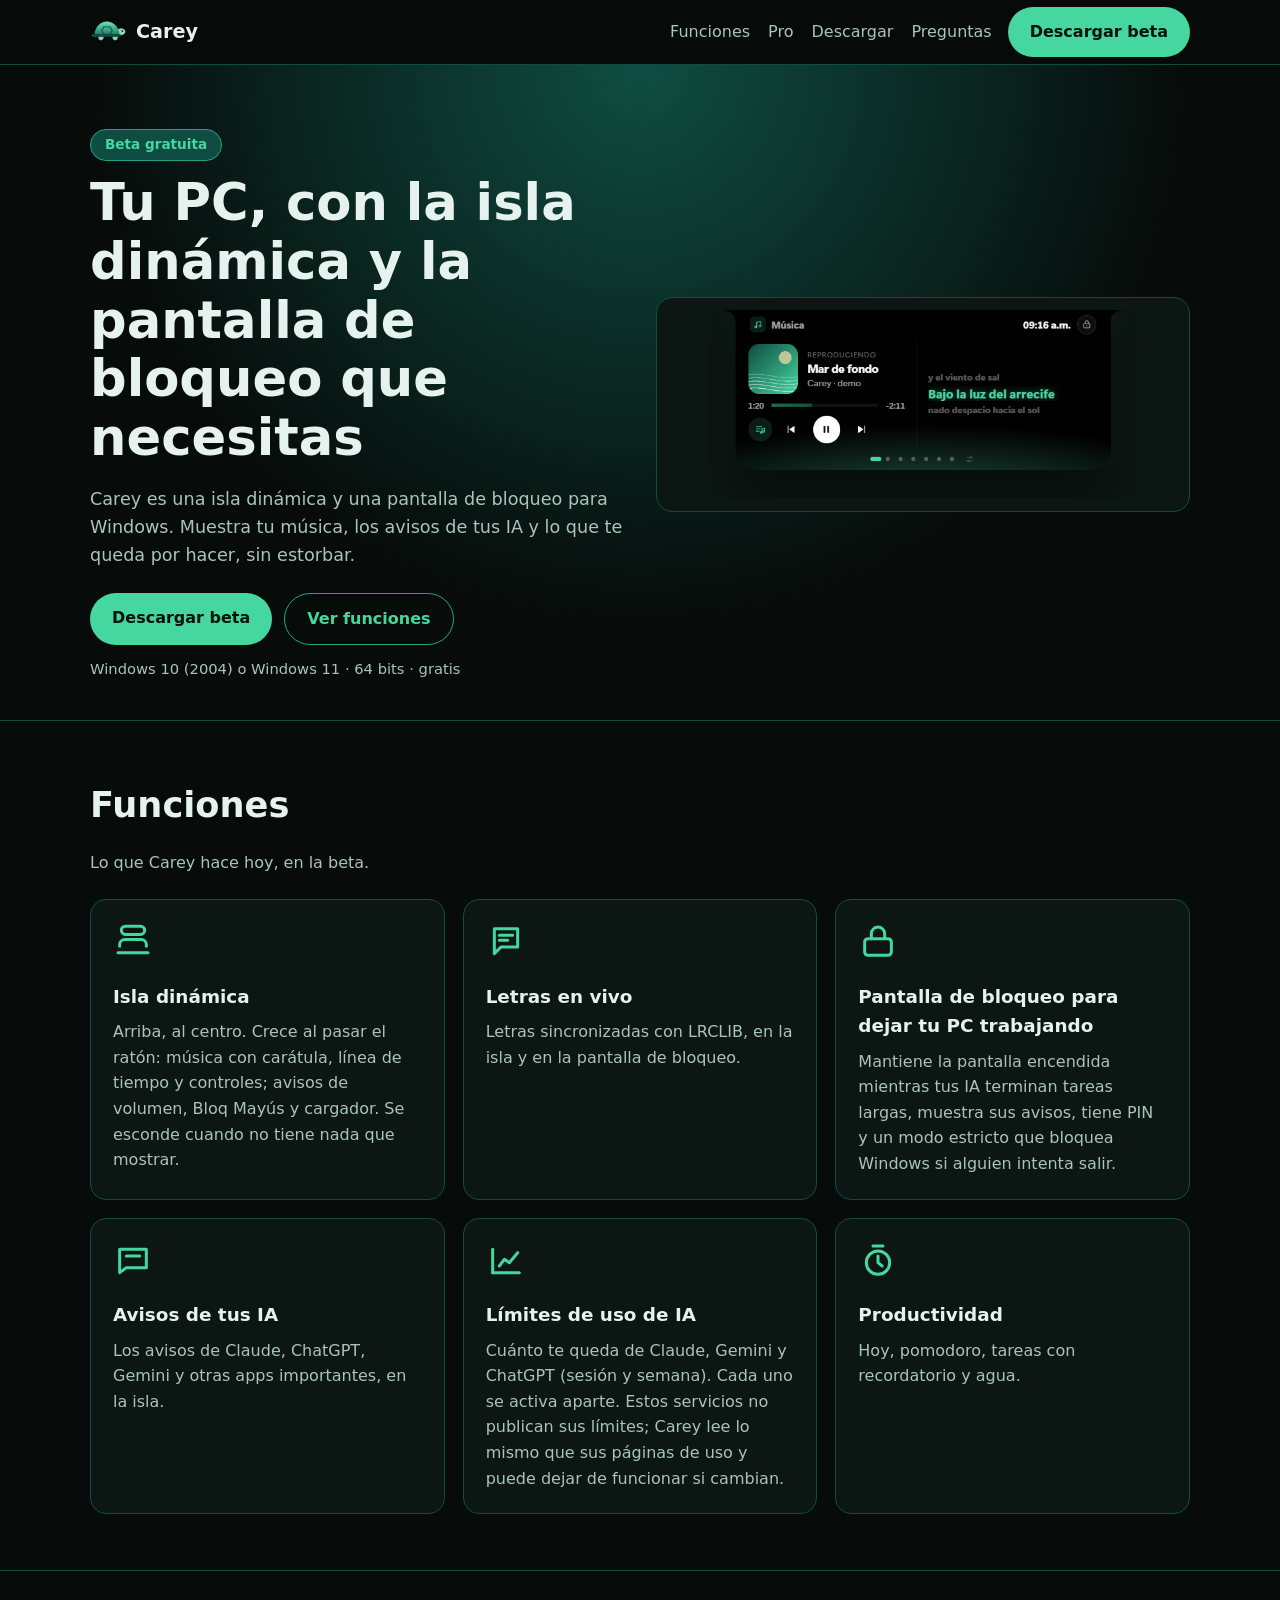
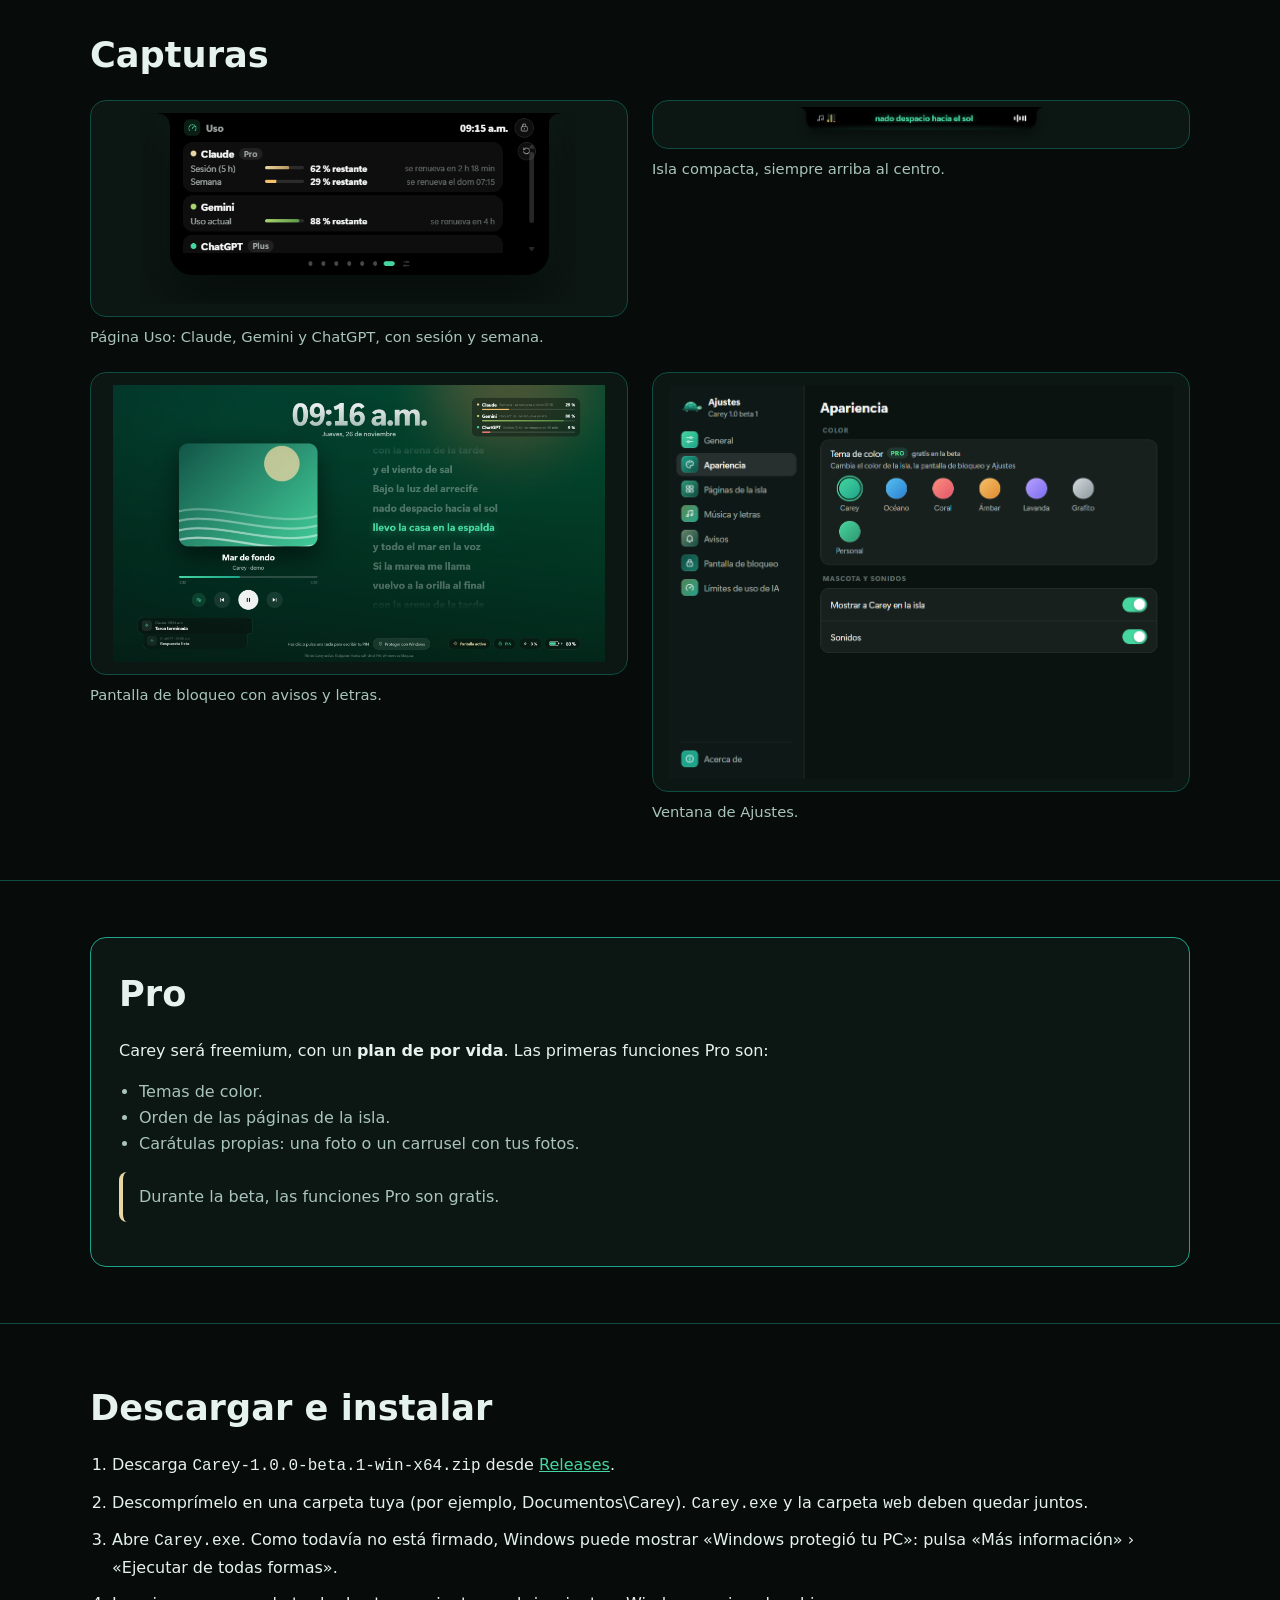
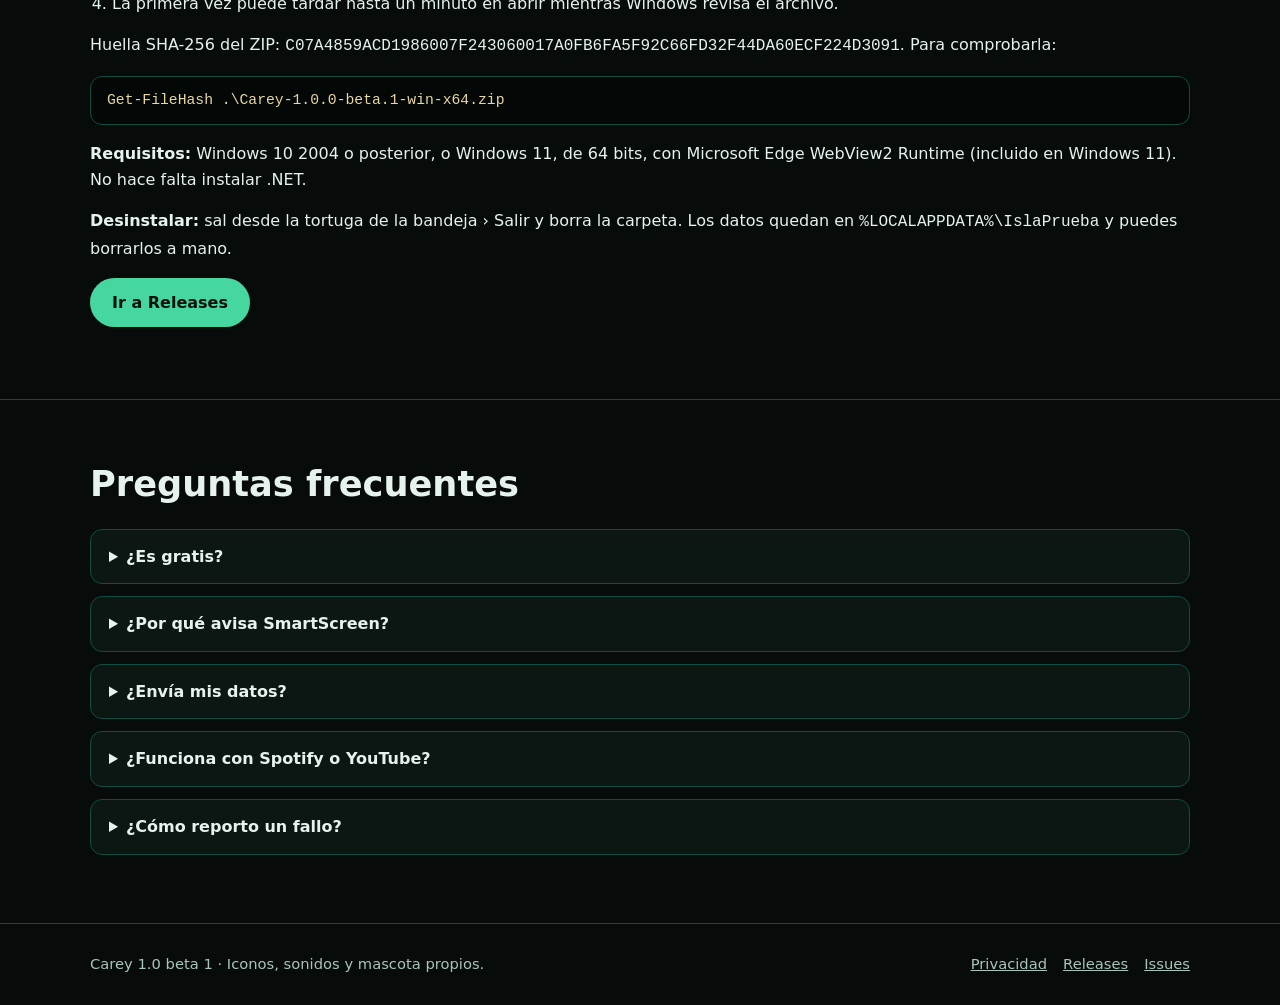
==== index.html @ 7db5bdef "Carey 1.0 beta 1: página y descargas Co-Authored-By: Claude Opus 5.5 <noreply@anthropic.com>" ====
<!DOCTYPE html>
<html lang="es">
<head>
  <meta charset="utf-8">
  <meta name="viewport" content="width=device-width, initial-scale=1">
  <title>Carey 1.0 beta 1: isla dinámica y pantalla de bloqueo para Windows</title>
  <meta name="description" content="Carey es una isla dinámica y una pantalla de bloqueo para Windows. Beta gratuita para Windows 10 (2004) o Windows 11, de 64 bits.">
  <link rel="icon" href="assets/favicon.ico">
  <link rel="stylesheet" href="estilos.css">
  <meta name="theme-color" content="#070c0a">
</head>
<body>
  <a class="salto" href="#contenido">Saltar al contenido</a>

  <header class="cabecera">
    <div class="contenedor">
      <a class="marca" href="#inicio">
        <img src="assets/carey.png" width="36" height="36" alt="Tortuga de Carey">
        <span>Carey</span>
      </a>
      <button class="menu-boton" type="button" aria-expanded="false" aria-controls="nav-principal" id="menu-boton">Menú</button>
      <nav class="nav" id="nav-principal" aria-label="Principal">
        <a href="#funciones">Funciones</a>
        <a href="#pro">Pro</a>
        <a href="#descargar">Descargar</a>
        <a href="#preguntas">Preguntas</a>
      </nav>
      <a class="boton cabecera-descarga" href="https://github.com/Cain-webg/carey/releases">Descargar beta</a>
    </div>
  </header>

  <main id="contenido">
    <section class="portada" id="inicio">
      <div class="contenedor">
        <div>
          <span class="chip">Beta gratuita</span>
          <h1>Tu PC, con la isla dinámica y la pantalla de bloqueo que necesitas</h1>
          <p class="subtitulo">Carey es una isla dinámica y una pantalla de bloqueo para Windows. Muestra tu música, los avisos de tus IA y lo que te queda por hacer, sin estorbar.</p>
          <div class="acciones">
            <a class="boton" href="https://github.com/Cain-webg/carey/releases">Descargar beta</a>
            <a class="boton secundario" href="#funciones">Ver funciones</a>
          </div>
          <p class="nota-sistema">Windows 10 (2004) o Windows 11 · 64 bits · gratis</p>
        </div>
        <figure class="marco-captura" style="margin:0">
          <img src="assets/captura-isla-musica.png" width="575" height="232" alt="Isla de Carey abierta mostrando una canción con su carátula, la línea de tiempo y los controles de música y su letra">
        </figure>
      </div>
    </section>

    <section id="funciones">
      <div class="contenedor">
        <h2>Funciones</h2>
        <p class="intro">Lo que Carey hace hoy, en la beta.</p>
        <ul class="tarjetas">
          <li class="tarjeta">
            <svg class="icono" viewBox="0 0 24 24" fill="none" stroke="currentColor" stroke-width="1.8" stroke-linecap="round" stroke-linejoin="round" aria-hidden="true"><rect x="5" y="2.5" width="14" height="5" rx="2.5"/><path d="M4 14.5v-1a3 3 0 0 1 3-3h10a3 3 0 0 1 3 3v1"/><path d="M3 18.5h18"/></svg>
            <h3>Isla dinámica</h3>
            <p>Arriba, al centro. Crece al pasar el ratón: música con carátula, línea de tiempo y controles; avisos de volumen, Bloq Mayús y cargador. Se esconde cuando no tiene nada que mostrar.</p>
          </li>
          <li class="tarjeta">
            <svg class="icono" viewBox="0 0 24 24" fill="none" stroke="currentColor" stroke-width="1.8" stroke-linecap="round" stroke-linejoin="round" aria-hidden="true"><path d="M5 4h14v11H9l-4 4z"/><path d="M8 8h8M8 11h5"/></svg>
            <h3>Letras en vivo</h3>
            <p>Letras sincronizadas con LRCLIB, en la isla y en la pantalla de bloqueo.</p>
          </li>
          <li class="tarjeta">
            <svg class="icono" viewBox="0 0 24 24" fill="none" stroke="currentColor" stroke-width="1.8" stroke-linecap="round" stroke-linejoin="round" aria-hidden="true"><rect x="4" y="10" width="16" height="10" rx="2"/><path d="M8 10V7a4 4 0 0 1 8 0v3"/></svg>
            <h3>Pantalla de bloqueo para dejar tu PC trabajando</h3>
            <p>Mantiene la pantalla encendida mientras tus IA terminan tareas largas, muestra sus avisos, tiene PIN y un modo estricto que bloquea Windows si alguien intenta salir.</p>
          </li>
          <li class="tarjeta">
            <svg class="icono" viewBox="0 0 24 24" fill="none" stroke="currentColor" stroke-width="1.8" stroke-linecap="round" stroke-linejoin="round" aria-hidden="true"><path d="M4 5h16v11H8l-4 3z"/><path d="M8 9h8"/></svg>
            <h3>Avisos de tus IA</h3>
            <p>Los avisos de Claude, ChatGPT, Gemini y otras apps importantes, en la isla.</p>
          </li>
          <li class="tarjeta">
            <svg class="icono" viewBox="0 0 24 24" fill="none" stroke="currentColor" stroke-width="1.8" stroke-linecap="round" stroke-linejoin="round" aria-hidden="true"><path d="M4 19V5"/><path d="M4 19h16"/><path d="M8 15l3-4 3 2 5-6"/></svg>
            <h3>Límites de uso de IA</h3>
            <p>Cuánto te queda de Claude, Gemini y ChatGPT (sesión y semana). Cada uno se activa aparte. Estos servicios no publican sus límites; Carey lee lo mismo que sus páginas de uso y puede dejar de funcionar si cambian.</p>
          </li>
          <li class="tarjeta">
            <svg class="icono" viewBox="0 0 24 24" fill="none" stroke="currentColor" stroke-width="1.8" stroke-linecap="round" stroke-linejoin="round" aria-hidden="true"><circle cx="12" cy="13" r="7"/><path d="M12 9v4l2.5 2"/><path d="M9 3h6"/></svg>
            <h3>Productividad</h3>
            <p>Hoy, pomodoro, tareas con recordatorio y agua.</p>
          </li>
        </ul>
      </div>
    </section>

    <section id="galeria">
      <div class="contenedor">
        <h2>Capturas</h2>
        <ul class="galeria">
          <li>
            <figure style="margin:0">
              <div class="marco-captura">
                <img src="assets/captura-isla-uso.png" width="575" height="232" alt="Página Uso de Carey con los límites de Claude, Gemini y ChatGPT">
              </div>
              <figcaption>Página Uso: Claude, Gemini y ChatGPT, con sesión y semana.</figcaption>
            </figure>
          </li>
          <li>
            <figure style="margin:0">
              <div class="marco-captura compacta">
                <img src="assets/captura-compacta.png" width="480" height="44" alt="Isla compacta de Carey">
              </div>
              <figcaption>Isla compacta, siempre arriba al centro.</figcaption>
            </figure>
          </li>
          <li>
            <figure style="margin:0">
              <div class="marco-captura bloqueo">
                <img src="assets/captura-bloqueo.png" width="1280" height="720" alt="Pantalla de bloqueo de Carey con avisos y reloj">
              </div>
              <figcaption>Pantalla de bloqueo con avisos y letras.</figcaption>
            </figure>
          </li>
          <li>
            <figure style="margin:0">
              <div class="marco-captura ajustes">
                <img src="assets/captura-ajustes.png" width="820" height="640" alt="Ventana de Ajustes de Carey">
              </div>
              <figcaption>Ventana de Ajustes.</figcaption>
            </figure>
          </li>
        </ul>
      </div>
    </section>

    <section id="pro">
      <div class="contenedor">
        <div class="pro">
          <h2>Pro</h2>
          <p>Carey será freemium, con un <strong>plan de por vida</strong>. Las primeras funciones Pro son:</p>
          <ul>
            <li>Temas de color.</li>
            <li>Orden de las páginas de la isla.</li>
            <li>Carátulas propias: una foto o un carrusel con tus fotos.</li>
          </ul>
          <p class="aviso">Durante la beta, las funciones Pro son gratis.</p>
        </div>
      </div>
    </section>

    <section id="descargar">
      <div class="contenedor">
        <h2>Descargar e instalar</h2>
        <ol class="pasos">
          <li>Descarga <code>Carey-1.0.0-beta.1-win-x64.zip</code> desde <a href="https://github.com/Cain-webg/carey/releases">Releases</a>.</li>
          <li>Descomprímelo en una carpeta tuya (por ejemplo, Documentos\Carey). <code>Carey.exe</code> y la carpeta <code>web</code> deben quedar juntos.</li>
          <li>Abre <code>Carey.exe</code>. Como todavía no está firmado, Windows puede mostrar «Windows protegió tu PC»: pulsa «Más información» › «Ejecutar de todas formas».</li>
          <li>La primera vez puede tardar hasta un minuto en abrir mientras Windows revisa el archivo.</li>
        </ol>
        <p>Huella SHA-256 del ZIP: <code>C07A4859ACD1986007F243060017A0FB6FA5F92C66FD32F44DA60ECF224D3091</code>. Para comprobarla:</p>
        <pre class="bloque-codigo"><code>Get-FileHash .\Carey-1.0.0-beta.1-win-x64.zip</code></pre>
        <p><strong>Requisitos:</strong> Windows 10 2004 o posterior, o Windows 11, de 64 bits, con Microsoft Edge WebView2 Runtime (incluido en Windows 11). No hace falta instalar .NET.</p>
        <p><strong>Desinstalar:</strong> sal desde la tortuga de la bandeja › Salir y borra la carpeta. Los datos quedan en <code>%LOCALAPPDATA%\IslaPrueba</code> y puedes borrarlos a mano.</p>
        <p><a class="boton" href="https://github.com/Cain-webg/carey/releases">Ir a Releases</a></p>
      </div>
    </section>

    <section id="preguntas">
      <div class="contenedor">
        <h2>Preguntas frecuentes</h2>
        <details>
          <summary>¿Es gratis?</summary>
          <p>Sí, durante la beta. Después será freemium, con un plan de por vida.</p>
        </details>
        <details>
          <summary>¿Por qué avisa SmartScreen?</summary>
          <p>Carey todavía no está firmado digitalmente. Pulsa «Más información» › «Ejecutar de todas formas».</p>
        </details>
        <details>
          <summary>¿Envía mis datos?</summary>
          <p>Carey funciona en tu equipo y no tiene cuentas ni telemetría. Lee el <a href="privacidad.html">resumen de privacidad</a> para ver qué servicios externos usa.</p>
        </details>
        <details>
          <summary>¿Funciona con Spotify o YouTube?</summary>
          <p>Funciona con cualquier app que publique la música en Windows. La letra depende de LRCLIB.</p>
        </details>
        <details>
          <summary>¿Cómo reporto un fallo?</summary>
          <p>En <a href="https://github.com/Cain-webg/carey/issues">Issues</a>, adjunta el archivo <code>%LOCALAPPDATA%\IslaPrueba\registro.log</code>.</p>
        </details>
      </div>
    </section>
  </main>

  <footer class="pie">
    <div class="contenedor">
      <span>Carey 1.0 beta 1 · Iconos, sonidos y mascota propios.</span>
      <nav aria-label="Pie">
        <a href="privacidad.html">Privacidad</a>
        <a href="https://github.com/Cain-webg/carey/releases">Releases</a>
        <a href="https://github.com/Cain-webg/carey/issues">Issues</a>
      </nav>
    </div>
  </footer>

  <script>
    (function () {
      var boton = document.getElementById('menu-boton');
      var nav = document.getElementById('nav-principal');
      if (!boton || !nav) return;
      boton.addEventListener('click', function () {
        var abierto = nav.classList.toggle('abierto');
        boton.setAttribute('aria-expanded', abierto ? 'true' : 'false');
      });
    })();
  </script>
</body>
</html>
---- estilos.css ----
/* Carey: hoja compartida. Paleta propia. */
:root {
  --fondo: #070c0a;
  --fondo-2: #0c1613;
  --jade: #46d6a0;
  --verde-mar: #1fa38a;
  --alga: #0f4d42;
  --arena: #e8d6a3;
  --texto: #e6f2ee;
  --texto-suave: #a9c4bc;
  --radio: 16px;
  --fuente: "Segoe UI Variable Display", "Segoe UI", system-ui, sans-serif;
}

* { box-sizing: border-box; }

html { scroll-behavior: smooth; }

body {
  margin: 0;
  font-family: var(--fuente);
  background: var(--fondo);
  color: var(--texto);
  line-height: 1.6;
  font-size: 1rem;
}

img { max-width: 100%; height: auto; display: block; }

a { color: var(--jade); }
a:hover { color: #7ce8c0; }

:focus-visible {
  outline: 3px solid var(--arena);
  outline-offset: 3px;
  border-radius: 6px;
}

.salto {
  position: absolute;
  left: -9999px;
  top: 0;
}
.salto:focus { left: 12px; top: 12px; background: var(--arena); color: var(--fondo); padding: 8px 12px; border-radius: 8px; z-index: 10; }

.contenedor {
  width: min(1100px, 100% - 32px);
  margin-inline: auto;
}

/* Cabecera */
.cabecera {
  position: sticky;
  top: 0;
  z-index: 5;
  background: rgba(7, 12, 10, 0.92);
  backdrop-filter: blur(6px);
  border-bottom: 1px solid var(--alga);
}
.cabecera .contenedor {
  display: flex;
  align-items: center;
  gap: 16px;
  min-height: 64px;
  flex-wrap: wrap;
}
.marca {
  display: inline-flex;
  align-items: center;
  gap: 10px;
  color: var(--texto);
  text-decoration: none;
  font-weight: 700;
  font-size: 1.2rem;
}
.marca img { width: 36px; height: 36px; border-radius: 8px; }

.nav {
  margin-left: auto;
  display: flex;
  align-items: center;
  gap: 18px;
  flex-wrap: wrap;
}
.nav a { color: var(--texto-suave); text-decoration: none; }
.nav a:hover { color: var(--texto); }

.menu-boton {
  display: none;
  background: transparent;
  color: var(--texto);
  border: 1px solid var(--alga);
  border-radius: 10px;
  padding: 6px 12px;
  font: inherit;
  cursor: pointer;
}

/* Botones */
.boton {
  display: inline-block;
  background: var(--jade);
  color: #04110d;
  font-weight: 700;
  padding: 12px 22px;
  border-radius: 999px;
  text-decoration: none;
  border: none;
  cursor: pointer;
  transition: background 0.2s ease;
}
.boton:hover { background: #7ce8c0; color: #04110d; }
.boton.secundario {
  background: transparent;
  color: var(--jade);
  border: 1px solid var(--verde-mar);
}
.boton.secundario:hover { background: var(--alga); color: var(--texto); }

/* Portada */
.portada {
  padding: 64px 0 40px;
  background: radial-gradient(ellipse at top, var(--alga) 0%, var(--fondo) 60%);
}
.portada .contenedor {
  display: grid;
  gap: 32px;
}
.chip {
  display: inline-block;
  align-self: start;
  background: var(--alga);
  color: var(--jade);
  border: 1px solid var(--verde-mar);
  border-radius: 999px;
  padding: 4px 14px;
  font-size: 0.85rem;
  font-weight: 600;
}
h1 {
  font-size: clamp(2rem, 5vw, 3.2rem);
  line-height: 1.15;
  margin: 12px 0 12px;
}
h2 {
  font-size: clamp(1.5rem, 3.5vw, 2.2rem);
  margin: 0 0 16px;
}
h3 { font-size: 1.15rem; margin: 0 0 8px; }
.subtitulo { color: var(--texto-suave); font-size: 1.1rem; max-width: 60ch; }
.acciones { display: flex; gap: 12px; flex-wrap: wrap; margin: 24px 0 12px; }
.nota-sistema { color: var(--texto-suave); font-size: 0.92rem; margin: 0; }

.marco-captura {
  background: var(--fondo-2);
  border: 1px solid var(--alga);
  border-radius: var(--radio);
  padding: 12px;
  aspect-ratio: 575 / 232;
  display: flex;
  align-items: center;
  justify-content: center;
  overflow: hidden;
}
.marco-captura img {
  width: 100%;
  height: 100%;
  object-fit: contain;
}

/* Secciones */
section { padding: 56px 0; }
section + section { border-top: 1px solid var(--alga); }
.intro { color: var(--texto-suave); max-width: 64ch; }

/* Tarjetas */
.tarjetas {
  list-style: none;
  padding: 0;
  margin: 24px 0 0;
  display: grid;
  gap: 18px;
  grid-template-columns: 1fr;
}
.tarjeta {
  background: var(--fondo-2);
  border: 1px solid var(--alga);
  border-radius: var(--radio);
  padding: 22px;
}
.icono {
  width: 40px;
  height: 40px;
  color: var(--jade);
  margin-bottom: 12px;
}
.tarjeta p { margin: 0; color: var(--texto-suave); }

/* Galería */
.galeria {
  display: grid;
  gap: 24px;
  grid-template-columns: 1fr;
  margin: 0;
  padding: 0;
  list-style: none;
}
.galeria figure { margin: 0; }
.galeria figcaption { color: var(--texto-suave); font-size: 0.92rem; margin-top: 8px; }
.marco-captura.compacta { aspect-ratio: 480 / 44; padding: 6px; }
.marco-captura.bloqueo { aspect-ratio: 16 / 9; }
.marco-captura.ajustes { aspect-ratio: 820 / 640; max-width: 820px; }

/* Pro */
.pro {
  background: var(--fondo-2);
  border: 1px solid var(--verde-mar);
  border-radius: var(--radio);
  padding: 28px;
}
.pro ul { padding-left: 20px; color: var(--texto-suave); }

/* Pasos */
.pasos { padding-left: 22px; }
.pasos li { margin-bottom: 10px; }
.bloque-codigo {
  background: #030705;
  border: 1px solid var(--alga);
  border-radius: 12px;
  padding: 12px 16px;
  overflow-x: auto;
  color: var(--arena);
  font-family: Consolas, "Cascadia Mono", monospace;
  font-size: 0.92rem;
}
.aviso {
  border-left: 4px solid var(--arena);
  background: var(--fondo-2);
  padding: 12px 16px;
  border-radius: 8px;
  color: var(--texto-suave);
}

/* Preguntas */
details {
  background: var(--fondo-2);
  border: 1px solid var(--alga);
  border-radius: 12px;
  padding: 14px 18px;
  margin-bottom: 12px;
}
summary { cursor: pointer; font-weight: 600; }
details p { color: var(--texto-suave); margin: 10px 0 0; }

/* Pie */
.pie {
  border-top: 1px solid var(--alga);
  padding: 28px 0 40px;
  color: var(--texto-suave);
  font-size: 0.92rem;
}
.pie .contenedor {
  display: flex;
  flex-wrap: wrap;
  gap: 12px 24px;
  align-items: center;
  justify-content: space-between;
}
.pie nav { display: flex; gap: 16px; flex-wrap: wrap; }
.pie a { color: var(--texto-suave); }

/* Privacidad */
.documento h2 { margin-top: 36px; font-size: 1.4rem; }
.documento ul { padding-left: 22px; color: var(--texto-suave); }
.documento li { margin-bottom: 8px; }
.documento p { color: var(--texto-suave); }
.documento strong { color: var(--texto); }
.fecha { color: var(--texto-suave); font-size: 0.92rem; }

/* Escritorio */
@media (min-width: 640px) {
  .tarjetas { grid-template-columns: repeat(2, 1fr); }
  .galeria { grid-template-columns: repeat(2, 1fr); }
}
@media (min-width: 960px) {
  .tarjetas { grid-template-columns: repeat(3, 1fr); }
  .portada .contenedor { grid-template-columns: 1fr 1fr; align-items: center; }
}

/* Móvil: menú plegable */
@media (max-width: 720px) {
  .menu-boton { display: inline-block; margin-left: auto; }
  .nav { display: none; width: 100%; flex-direction: column; align-items: flex-start; padding-bottom: 12px; }
  .nav.abierto { display: flex; }
  .cabecera .boton.cabecera-descarga { display: none; }
  .nav { margin-left: 0; }
}

@media (prefers-reduced-motion: reduce) {
  html { scroll-behavior: auto; }
  * { transition: none !important; animation: none !important; }
}
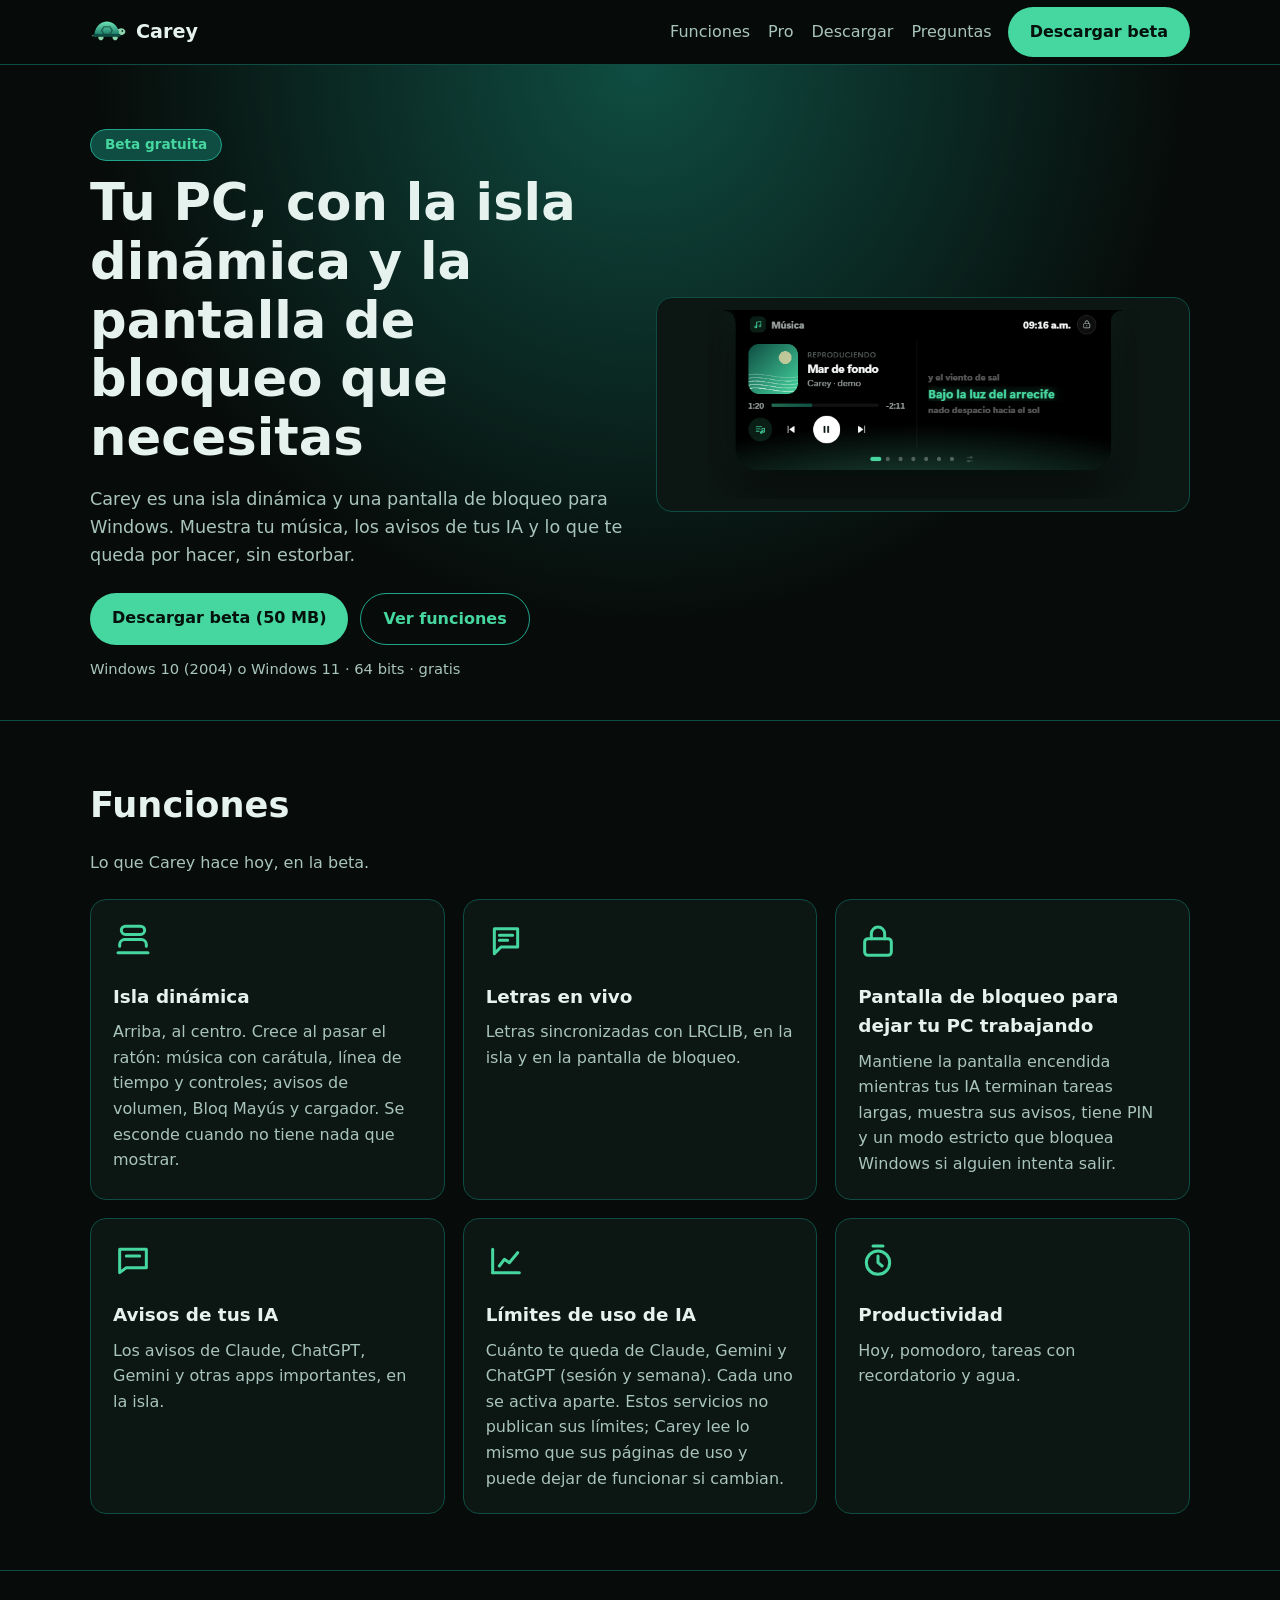
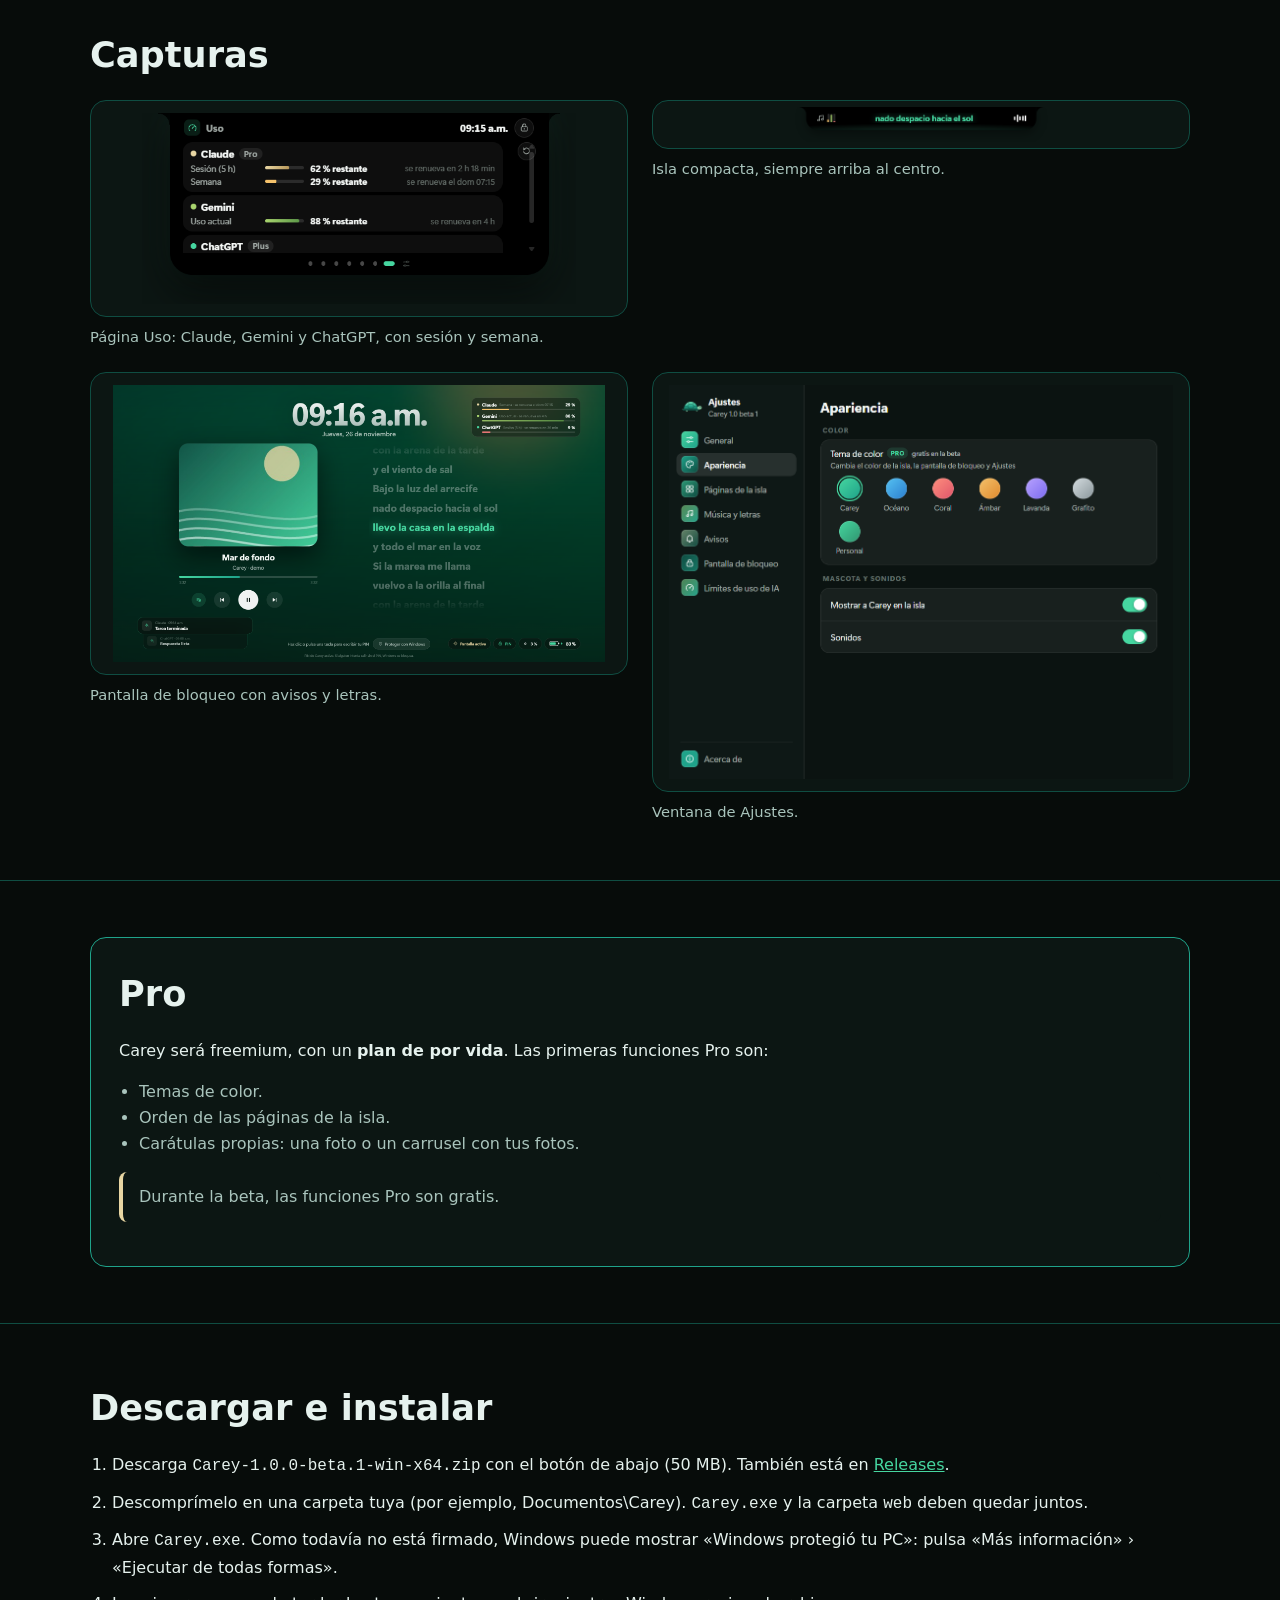
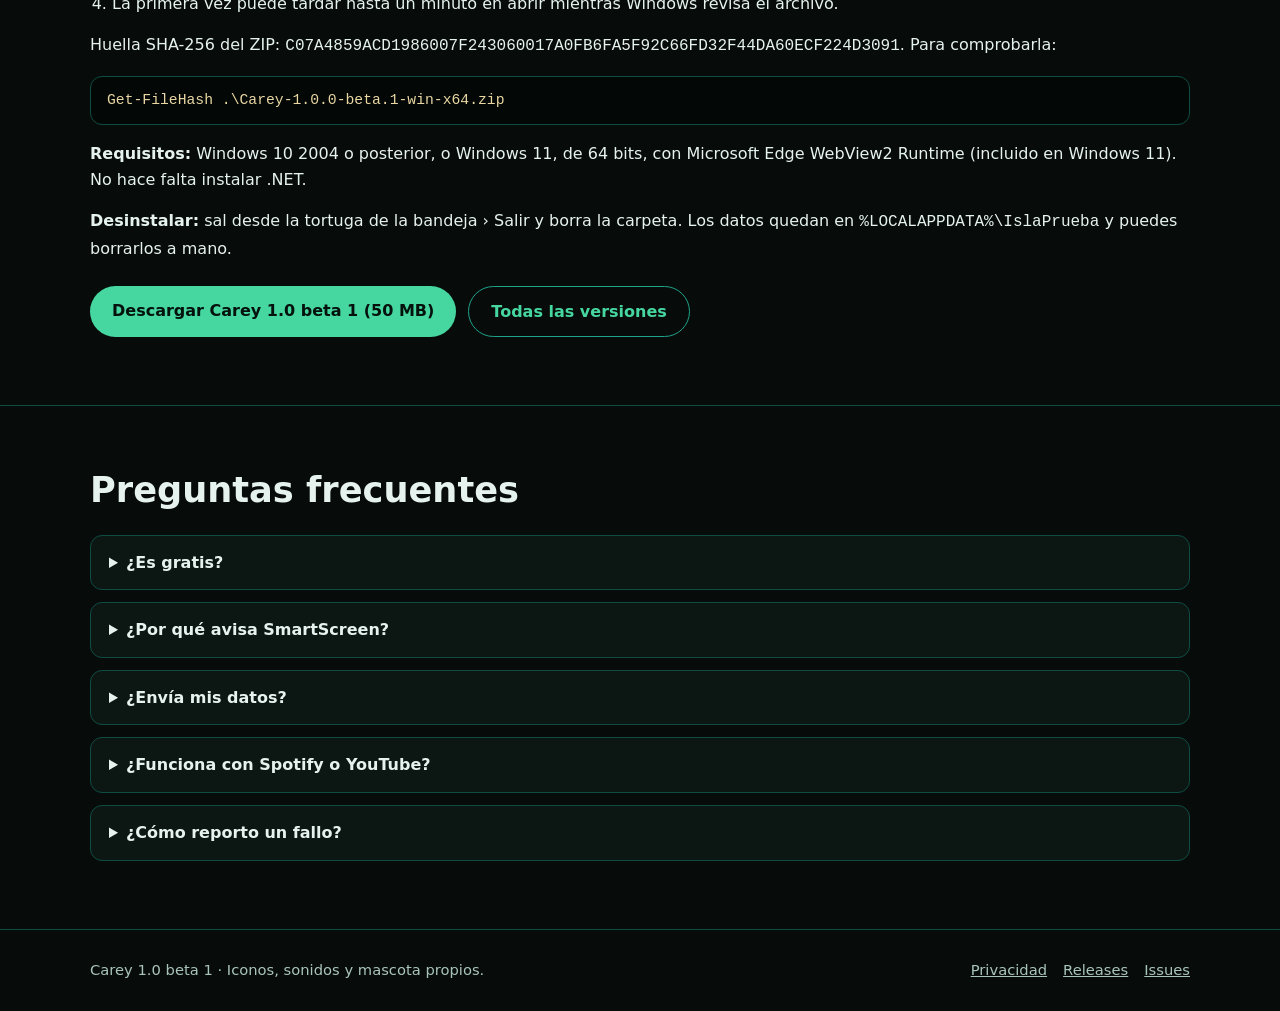
==== commit 1e54fdbe: "Botones de descarga directa del ZIP Co-Authored-By: Claude Opus 5.5 <noreply@anthropic.com>" ====
--- a/index.html
+++ b/index.html
@@ -25,7 +25,7 @@
         <a href="#descargar">Descargar</a>
         <a href="#preguntas">Preguntas</a>
       </nav>
-      <a class="boton cabecera-descarga" href="https://github.com/Cain-webg/carey/releases">Descargar beta</a>
+      <a class="boton cabecera-descarga" href="https://github.com/Cain-webg/carey/releases/download/v1.0.0-beta.1/Carey-1.0.0-beta.1-win-x64.zip">Descargar beta</a>
     </div>
   </header>
 
@@ -37,7 +37,7 @@
           <h1>Tu PC, con la isla dinámica y la pantalla de bloqueo que necesitas</h1>
           <p class="subtitulo">Carey es una isla dinámica y una pantalla de bloqueo para Windows. Muestra tu música, los avisos de tus IA y lo que te queda por hacer, sin estorbar.</p>
           <div class="acciones">
-            <a class="boton" href="https://github.com/Cain-webg/carey/releases">Descargar beta</a>
+            <a class="boton" href="https://github.com/Cain-webg/carey/releases/download/v1.0.0-beta.1/Carey-1.0.0-beta.1-win-x64.zip">Descargar beta (50 MB)</a>
             <a class="boton secundario" href="#funciones">Ver funciones</a>
           </div>
           <p class="nota-sistema">Windows 10 (2004) o Windows 11 · 64 bits · gratis</p>
@@ -146,7 +146,7 @@
       <div class="contenedor">
         <h2>Descargar e instalar</h2>
         <ol class="pasos">
-          <li>Descarga <code>Carey-1.0.0-beta.1-win-x64.zip</code> desde <a href="https://github.com/Cain-webg/carey/releases">Releases</a>.</li>
+          <li>Descarga <code>Carey-1.0.0-beta.1-win-x64.zip</code> con el botón de abajo (50 MB). También está en <a href="https://github.com/Cain-webg/carey/releases">Releases</a>.</li>
           <li>Descomprímelo en una carpeta tuya (por ejemplo, Documentos\Carey). <code>Carey.exe</code> y la carpeta <code>web</code> deben quedar juntos.</li>
           <li>Abre <code>Carey.exe</code>. Como todavía no está firmado, Windows puede mostrar «Windows protegió tu PC»: pulsa «Más información» › «Ejecutar de todas formas».</li>
           <li>La primera vez puede tardar hasta un minuto en abrir mientras Windows revisa el archivo.</li>
@@ -155,7 +155,7 @@
         <pre class="bloque-codigo"><code>Get-FileHash .\Carey-1.0.0-beta.1-win-x64.zip</code></pre>
         <p><strong>Requisitos:</strong> Windows 10 2004 o posterior, o Windows 11, de 64 bits, con Microsoft Edge WebView2 Runtime (incluido en Windows 11). No hace falta instalar .NET.</p>
         <p><strong>Desinstalar:</strong> sal desde la tortuga de la bandeja › Salir y borra la carpeta. Los datos quedan en <code>%LOCALAPPDATA%\IslaPrueba</code> y puedes borrarlos a mano.</p>
-        <p><a class="boton" href="https://github.com/Cain-webg/carey/releases">Ir a Releases</a></p>
+        <p class="acciones"><a class="boton" href="https://github.com/Cain-webg/carey/releases/download/v1.0.0-beta.1/Carey-1.0.0-beta.1-win-x64.zip">Descargar Carey 1.0 beta 1 (50 MB)</a> <a class="boton secundario" href="https://github.com/Cain-webg/carey/releases">Todas las versiones</a></p>
       </div>
     </section>
 
